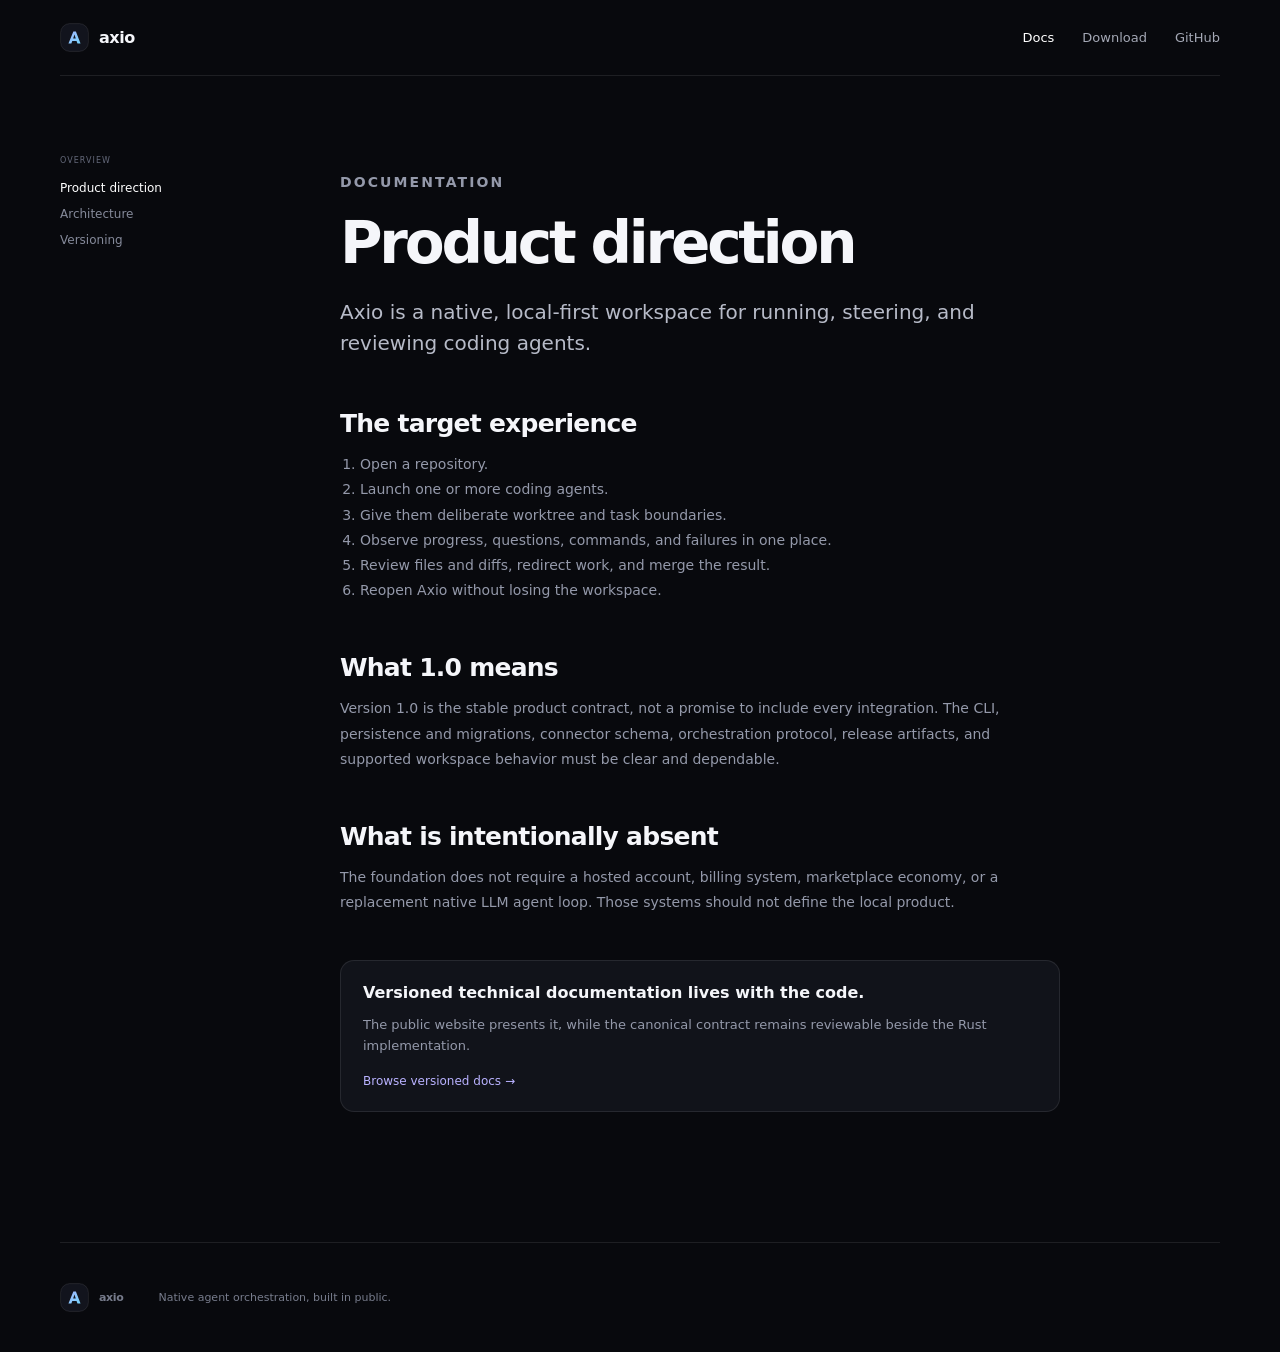
==== docs/index.html @ 8079d882 "feat: launch the public Axio website" ====
<!doctype html>
<html lang="en">
  <head>
    <meta charset="UTF-8">
    <meta name="viewport" content="width=device-width, initial-scale=1.0">
    <meta name="description" content="Axio product direction and documentation entry point.">
    <title>Docs — Axio</title>
    <link rel="icon" href="/assets/mark.svg" type="image/svg+xml">
    <link rel="stylesheet" href="/assets/site.css">
  </head>
  <body class="interior">
    <header class="site-nav container"><a class="brand" href="/"><img src="/assets/mark.svg" alt=""><span>axio</span></a><nav><a class="active" href="/docs/">Docs</a><a href="/download/">Download</a><a href="https://github.com/notzenco/axio">GitHub</a></nav></header>
    <main class="docs-layout container">
      <aside><span>OVERVIEW</span><a class="active" href="/docs/">Product direction</a><a href="https://github.com/notzenco/axio/blob/main/docs/architecture.md">Architecture</a><a href="https://github.com/notzenco/axio/blob/main/docs/versioning.md">Versioning</a></aside>
      <article>
        <p class="section-label">DOCUMENTATION</p>
        <h1>Product direction</h1>
        <p class="lead">Axio is a native, local-first workspace for running, steering, and reviewing coding agents.</p>
        <h2>The target experience</h2>
        <ol class="docs-list"><li>Open a repository.</li><li>Launch one or more coding agents.</li><li>Give them deliberate worktree and task boundaries.</li><li>Observe progress, questions, commands, and failures in one place.</li><li>Review files and diffs, redirect work, and merge the result.</li><li>Reopen Axio without losing the workspace.</li></ol>
        <h2>What 1.0 means</h2>
        <p>Version 1.0 is the stable product contract, not a promise to include every integration. The CLI, persistence and migrations, connector schema, orchestration protocol, release artifacts, and supported workspace behavior must be clear and dependable.</p>
        <h2>What is intentionally absent</h2>
        <p>The foundation does not require a hosted account, billing system, marketplace economy, or a replacement native LLM agent loop. Those systems should not define the local product.</p>
        <div class="docs-callout"><strong>Versioned technical documentation lives with the code.</strong><p>The public website presents it, while the canonical contract remains reviewable beside the Rust implementation.</p><a href="https://github.com/notzenco/axio/tree/main/docs">Browse versioned docs →</a></div>
      </article>
    </main>
    <footer class="container"><a class="brand" href="/"><img src="/assets/mark.svg" alt=""><span>axio</span></a><p>Native agent orchestration, built in public.</p></footer>
  </body>
</html>
---- assets/site.css ----
:root {
  color-scheme: dark;
  font-family: Inter, ui-sans-serif, system-ui, -apple-system, BlinkMacSystemFont, "Segoe UI", sans-serif;
  --bg: #08090d;
  --panel: #11131a;
  --text: #f5f6fa;
  --muted: #9499aa;
  --line: rgba(255, 255, 255, 0.09);
  --violet: #a89cff;
  --cyan: #67dff9;
}

* { box-sizing: border-box; }
html { scroll-behavior: smooth; }
body {
  margin: 0;
  background: radial-gradient(circle at 50% 8%, rgba(112, 85, 255, 0.14), transparent 28%), var(--bg);
  color: var(--text);
}
a { color: inherit; text-decoration: none; }
.container { width: min(1160px, calc(100% - 40px)); margin-inline: auto; }
.site-nav { height: 76px; display: flex; align-items: center; justify-content: space-between; }
.brand { display: flex; align-items: center; gap: 10px; font-weight: 720; letter-spacing: -0.03em; }
.brand img { width: 29px; height: 29px; }
.site-nav nav, footer nav { display: flex; gap: 28px; color: #a4a8b5; font-size: 13px; }
.site-nav nav a:hover, .site-nav nav a.active, footer nav a:hover { color: #fff; }
.nav-action { padding: 9px 13px; border: 1px solid var(--line); border-radius: 10px; background: rgba(255,255,255,.04); font-size: 12px; }

.hero { padding-top: 88px; text-align: center; }
.release-chip { display: inline-flex; align-items: center; gap: 8px; padding: 7px 11px; border: 1px solid var(--line); border-radius: 99px; background: rgba(255,255,255,.035); color: #a5a9b7; font-size: 11px; }
.release-chip span { width: 6px; height: 6px; border-radius: 50%; background: #6de1a7; box-shadow: 0 0 12px rgba(109,225,167,.75); }
.hero h1, .download-page h1 { margin: 24px auto 18px; max-width: 900px; font-size: clamp(50px, 8vw, 96px); line-height: .94; letter-spacing: -.065em; font-weight: 620; }
.hero h1 em { font-style: normal; background: linear-gradient(100deg, var(--violet), var(--cyan)); color: transparent; background-clip: text; }
.hero-copy { max-width: 690px; margin: 0 auto; color: #a3a8b8; font-size: 18px; line-height: 1.65; }
.hero-actions, .download-actions { display: flex; justify-content: center; gap: 10px; margin: 30px 0 60px; }
.button { display: inline-flex; align-items: center; justify-content: center; min-height: 44px; padding: 0 17px; border-radius: 11px; border: 1px solid var(--line); font-size: 13px; font-weight: 650; }
.button.primary { background: #f1efff; color: #15131c; border-color: transparent; }
.button.secondary { background: rgba(255,255,255,.04); }

.product-frame { overflow: hidden; border: 1px solid rgba(255,255,255,.13); border-radius: 18px; background: #0c0d12; box-shadow: 0 45px 120px rgba(0,0,0,.55), 0 0 80px rgba(112,85,255,.08); text-align: left; }
.frame-bar { height: 43px; display: grid; grid-template-columns: 1fr auto 1fr; align-items: center; padding: 0 13px; border-bottom: 1px solid var(--line); color: #858a99; font-size: 9px; }
.frame-brand { display: flex; align-items: center; gap: 7px; color: #e8e9ee; font-weight: 650; }
.frame-brand img { width: 20px; }
.frame-brand span { color: #666b7c; font-weight: 400; }
.frame-dots { justify-self: end; display: flex; gap: 5px; }
.frame-dots i { width: 7px; height: 7px; border-radius: 50%; background: #363947; }
.frame-grid { min-height: 510px; display: grid; grid-template-columns: 190px 1fr; }
.mock-sidebar { padding: 12px; border-right: 1px solid var(--line); background: rgba(255,255,255,.015); display: flex; flex-direction: column; }
.mock-sidebar button { border: 1px solid rgba(168,156,255,.25); border-radius: 8px; padding: 8px; background: rgba(168,156,255,.09); color: #dedbff; text-align: left; font-size: 9px; }
.mock-sidebar > small { margin: 18px 7px 8px; color: #5f6475; font-size: 7px; letter-spacing: .13em; }
.mock-project { display: flex; gap: 8px; align-items: center; padding: 8px; border: 1px solid var(--line); border-radius: 8px; font-size: 9px; }
.mock-project b { display: grid; place-items: center; width: 25px; height: 25px; border-radius: 7px; background: #202331; color: #bdb6ff; font-size: 8px; }
.mock-project span { display: grid; gap: 2px; }
.mock-project em { color: #73788a; font-size: 7px; font-style: normal; }
.mock-sidebar p { margin-top: auto; color: #777c8d; font-size: 8px; }
.mock-main { padding: 31px; background: radial-gradient(circle at 75% 5%, rgba(120,92,255,.09), transparent 30%); }
.mock-heading { display: grid; gap: 9px; }
.mock-heading > span, .section-label, .section-intro > span { color: #6f7484; font-size: 8px; letter-spacing: .15em; font-weight: 700; }
.mock-heading strong { font-size: 31px; line-height: 1.03; letter-spacing: -.05em; font-weight: 600; }
.mock-agents { display: grid; grid-template-columns: 1fr 1fr; gap: 11px; margin-top: 25px; }
.mock-agents article { min-height: 193px; padding: 13px; border: 1px solid rgba(103,223,249,.18); border-radius: 12px; background: rgba(18,20,28,.83); }
.mock-agents article.waiting { border-color: rgba(234,190,94,.2); }
.mock-agents header { display: flex; align-items: center; gap: 8px; }
.mock-agents header > b { display: grid; place-items: center; width: 27px; height: 27px; border-radius: 8px; background: #282b39; font-size: 9px; }
.mock-agents header > span { display: grid; gap: 2px; font-size: 9px; font-weight: 650; }
.mock-agents header small { color: #74798a; font-size: 6px; font-weight: 400; }
.mock-agents header em { margin-left: auto; color: #65dff8; font-size: 6px; font-style: normal; letter-spacing: .1em; }
.mock-agents .waiting header em { color: #edc36a; }
.mock-agents article > p { margin: 22px 0 14px; font-size: 11px; }
.mock-agents pre { margin: 0; padding: 10px; border-radius: 8px; background: rgba(0,0,0,.23); color: #777d8d; font: 7px/1.8 ui-monospace, monospace; }
.mock-composer { margin-top: 11px; padding: 11px 13px; border: 1px solid rgba(168,156,255,.19); border-radius: 11px; background: #13151d; }
.mock-composer > span { color: #6e7383; font-size: 6px; letter-spacing: .1em; text-transform: uppercase; }
.mock-composer p { color: #696f80; font-size: 9px; }
.mock-composer small { display: flex; justify-content: space-between; color: #606576; font-size: 7px; }
.mock-composer b { padding: 4px 7px; border-radius: 6px; background: #eeeaff; color: #17151d; }

.principles { padding-block: 150px 130px; }
.section-intro { max-width: 680px; }
.section-intro h2, .flow-grid h2, .public-card h2 { margin: 13px 0 0; font-size: clamp(36px, 5vw, 62px); line-height: 1; letter-spacing: -.055em; font-weight: 580; }
.principle-grid { display: grid; grid-template-columns: repeat(3, 1fr); gap: 14px; margin-top: 55px; }
.principle-grid article { min-height: 240px; padding: 23px; border: 1px solid var(--line); border-radius: 15px; background: linear-gradient(145deg, rgba(255,255,255,.035), rgba(255,255,255,.012)); }
.principle-grid article > span { color: #686d7d; font: 10px ui-monospace, monospace; }
.principle-grid h3 { margin: 64px 0 12px; font-size: 20px; }
.principle-grid p, .flow-grid > div > p, .public-card p { color: var(--muted); font-size: 14px; line-height: 1.65; }
.flow-section { padding-block: 120px; background: #0d0e13; border-block: 1px solid var(--line); }
.flow-grid { display: grid; grid-template-columns: 1fr 1fr; gap: 100px; align-items: start; }
.flow-grid > div > p { max-width: 470px; }
.flow-grid ol { list-style: none; margin: 0; padding: 0; }
.flow-grid li { display: flex; gap: 20px; padding: 22px 0; border-bottom: 1px solid var(--line); }
.flow-grid li > span { color: #666b7b; font: 10px ui-monospace, monospace; }
.flow-grid li div { display: grid; gap: 6px; }
.flow-grid li strong { font-size: 15px; }
.flow-grid li p { margin: 0; color: var(--muted); font-size: 12px; }
.public-section { padding-block: 120px; }
.public-card { display: flex; align-items: end; justify-content: space-between; gap: 40px; padding: 50px; border: 1px solid rgba(168,156,255,.2); border-radius: 20px; background: radial-gradient(circle at 90% 0, rgba(103,223,249,.1), transparent 35%), linear-gradient(135deg, rgba(168,156,255,.1), rgba(255,255,255,.02)); }
.public-card > div { max-width: 720px; }
.public-card .button { flex: 0 0 auto; }
footer { min-height: 110px; display: flex; align-items: center; gap: 35px; border-top: 1px solid var(--line); color: #777c8c; font-size: 11px; }
footer nav { margin-left: auto; }

.interior { background: var(--bg); }
.interior .site-nav { border-bottom: 1px solid var(--line); }
.docs-layout { display: grid; grid-template-columns: 210px minmax(0, 720px); gap: 70px; padding-block: 80px 130px; }
.docs-layout aside { display: flex; flex-direction: column; gap: 12px; position: sticky; top: 30px; height: max-content; }
.docs-layout aside span { color: #64697a; font-size: 8px; letter-spacing: .13em; margin-bottom: 4px; }
.docs-layout aside a { color: #858a9a; font-size: 12px; }
.docs-layout aside a.active { color: #fff; }
.docs-layout article h1 { margin: 12px 0 16px; font-size: 58px; letter-spacing: -.055em; }
.docs-layout .lead { color: #b7bbc8; font-size: 20px; line-height: 1.55; }
.docs-layout h2 { margin: 50px 0 12px; font-size: 25px; letter-spacing: -.03em; }
.docs-layout article > p, .docs-list { color: var(--muted); font-size: 14px; line-height: 1.8; }
.docs-list { padding-left: 20px; }
.docs-callout { margin-top: 45px; padding: 22px; border: 1px solid var(--line); border-radius: 14px; background: var(--panel); }
.docs-callout p { color: var(--muted); font-size: 13px; line-height: 1.6; }
.docs-callout a { color: #b9b2ff; font-size: 12px; }
.download-page { min-height: calc(100vh - 186px); display: flex; flex-direction: column; align-items: center; justify-content: center; text-align: center; padding-block: 90px; }
.download-page h1 { max-width: 820px; font-size: clamp(48px, 7vw, 82px); }
.download-page > p { max-width: 650px; color: var(--muted); font-size: 17px; line-height: 1.65; }
.download-actions { margin-bottom: 40px; }
.platform-row { display: flex; gap: 9px; }
.platform-row span { padding: 8px 12px; border: 1px solid var(--line); border-radius: 9px; color: #8c91a1; font-size: 11px; }
.download-page .fine-print { font-size: 11px; margin-top: 18px; }

@media (max-width: 800px) {
  .container { width: min(calc(100% - 24px), 1160px); }
  .site-nav nav { display: none; }
  .hero { padding-top: 55px; }
  .hero h1 { font-size: 50px; }
  .hero-copy { font-size: 15px; }
  .product-frame { overflow-x: auto; }
  .frame-grid { min-width: 760px; }
  .principles { padding-block: 100px; }
  .principle-grid, .flow-grid { grid-template-columns: 1fr; }
  .flow-grid { gap: 55px; }
  .public-card { align-items: start; flex-direction: column; padding: 28px; }
  .docs-layout { grid-template-columns: 1fr; padding-top: 45px; }
  .docs-layout aside { display: none; }
  .docs-layout article h1 { font-size: 46px; }
  footer nav { display: none; }
}
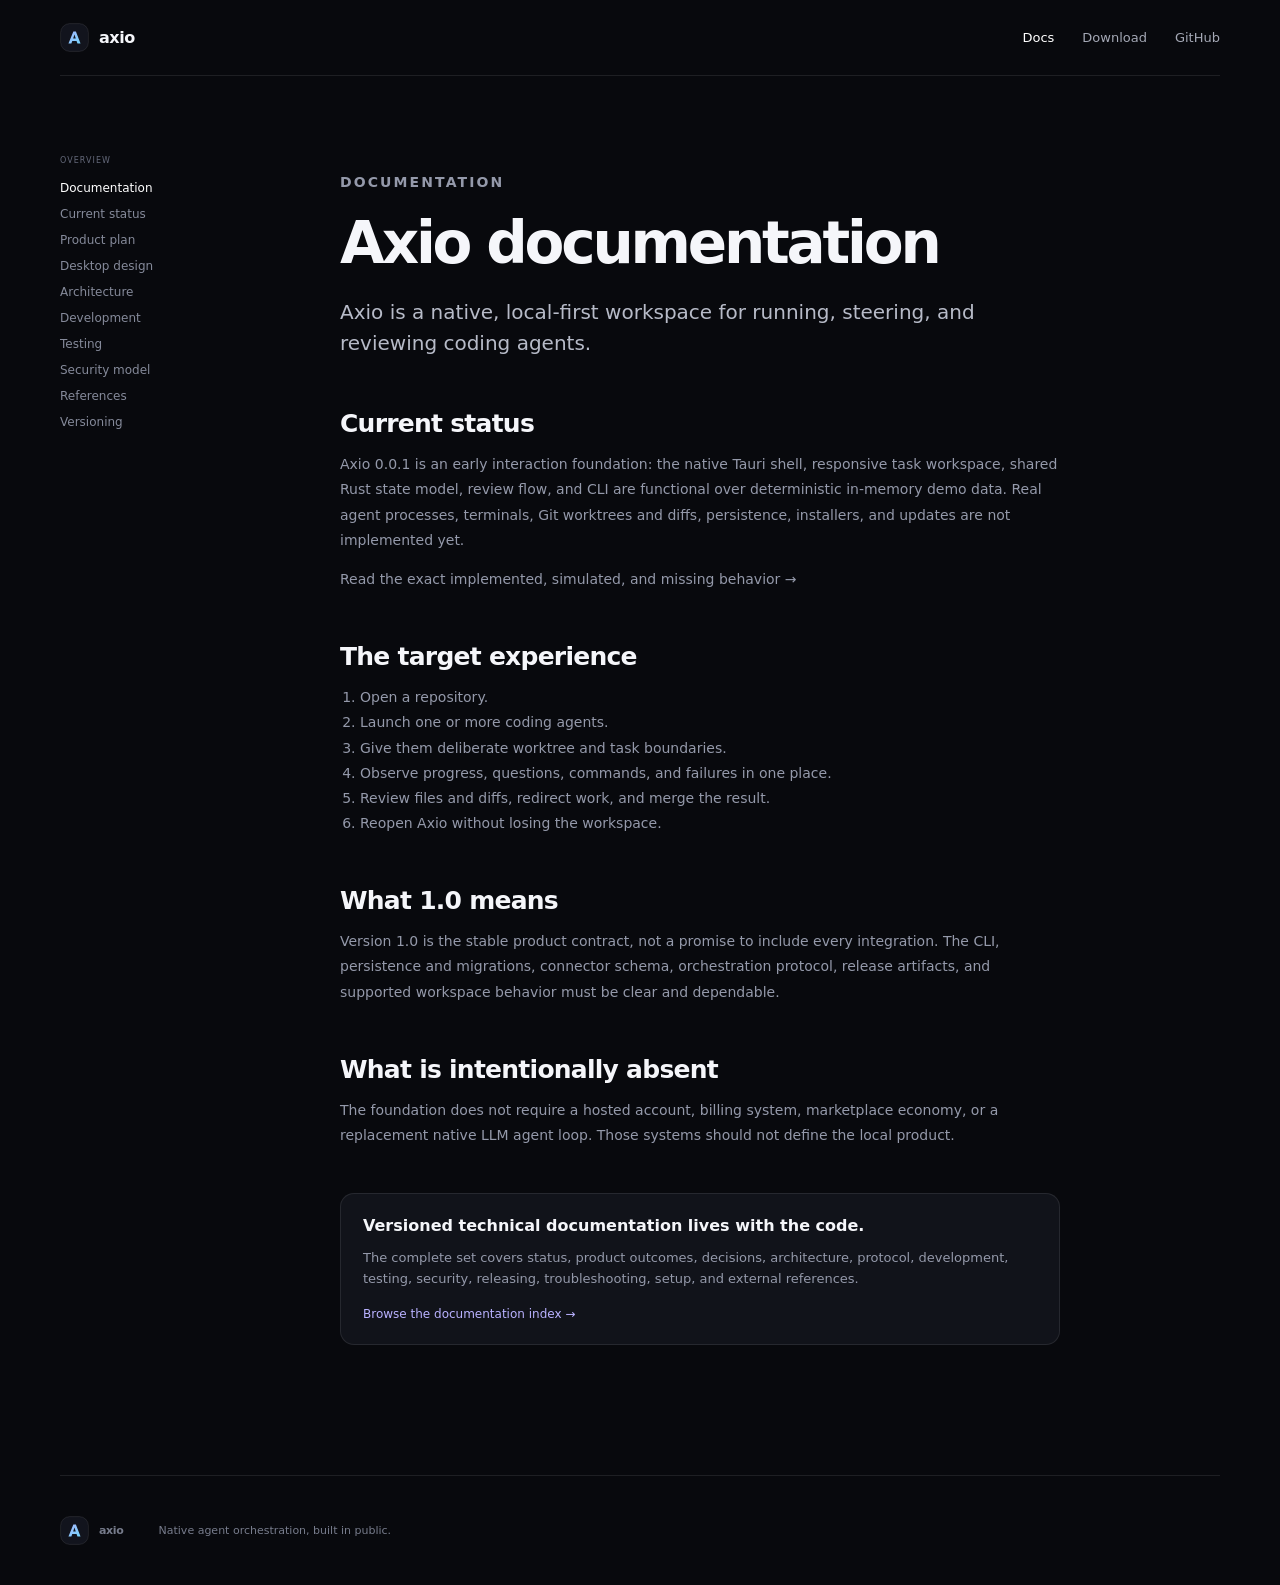
==== commit 4ddc9851: "docs: publish current implementation status" ====
--- a/docs/index.html
+++ b/docs/index.html
@@ -11,18 +11,21 @@
   <body class="interior">
     <header class="site-nav container"><a class="brand" href="/"><img src="/assets/mark.svg" alt=""><span>axio</span></a><nav><a class="active" href="/docs/">Docs</a><a href="/download/">Download</a><a href="https://github.com/notzenco/axio">GitHub</a></nav></header>
     <main class="docs-layout container">
-      <aside><span>OVERVIEW</span><a class="active" href="/docs/">Product direction</a><a href="https://github.com/notzenco/axio/blob/main/docs/architecture.md">Architecture</a><a href="https://github.com/notzenco/axio/blob/main/docs/versioning.md">Versioning</a></aside>
+      <aside><span>OVERVIEW</span><a class="active" href="/docs/">Documentation</a><a href="https://github.com/notzenco/axio/blob/main/docs/status-and-direction.md">Current status</a><a href="https://github.com/notzenco/axio/blob/main/docs/product-plan.md">Product plan</a><a href="https://github.com/notzenco/axio/blob/main/docs/desktop-design.md">Desktop design</a><a href="https://github.com/notzenco/axio/blob/main/docs/architecture.md">Architecture</a><a href="https://github.com/notzenco/axio/blob/main/docs/development.md">Development</a><a href="https://github.com/notzenco/axio/blob/main/docs/testing.md">Testing</a><a href="https://github.com/notzenco/axio/blob/main/docs/security-model.md">Security model</a><a href="https://github.com/notzenco/axio/blob/main/docs/reference-repositories.md">References</a><a href="https://github.com/notzenco/axio/blob/main/docs/versioning.md">Versioning</a></aside>
       <article>
         <p class="section-label">DOCUMENTATION</p>
-        <h1>Product direction</h1>
+        <h1>Axio documentation</h1>
         <p class="lead">Axio is a native, local-first workspace for running, steering, and reviewing coding agents.</p>
+        <h2>Current status</h2>
+        <p>Axio 0.0.1 is an early interaction foundation: the native Tauri shell, responsive task workspace, shared Rust state model, review flow, and CLI are functional over deterministic in-memory demo data. Real agent processes, terminals, Git worktrees and diffs, persistence, installers, and updates are not implemented yet.</p>
+        <p><a href="https://github.com/notzenco/axio/blob/main/docs/status-and-direction.md">Read the exact implemented, simulated, and missing behavior →</a></p>
         <h2>The target experience</h2>
         <ol class="docs-list"><li>Open a repository.</li><li>Launch one or more coding agents.</li><li>Give them deliberate worktree and task boundaries.</li><li>Observe progress, questions, commands, and failures in one place.</li><li>Review files and diffs, redirect work, and merge the result.</li><li>Reopen Axio without losing the workspace.</li></ol>
         <h2>What 1.0 means</h2>
         <p>Version 1.0 is the stable product contract, not a promise to include every integration. The CLI, persistence and migrations, connector schema, orchestration protocol, release artifacts, and supported workspace behavior must be clear and dependable.</p>
         <h2>What is intentionally absent</h2>
         <p>The foundation does not require a hosted account, billing system, marketplace economy, or a replacement native LLM agent loop. Those systems should not define the local product.</p>
-        <div class="docs-callout"><strong>Versioned technical documentation lives with the code.</strong><p>The public website presents it, while the canonical contract remains reviewable beside the Rust implementation.</p><a href="https://github.com/notzenco/axio/tree/main/docs">Browse versioned docs →</a></div>
+        <div class="docs-callout"><strong>Versioned technical documentation lives with the code.</strong><p>The complete set covers status, product outcomes, decisions, architecture, protocol, development, testing, security, releasing, troubleshooting, setup, and external references.</p><a href="https://github.com/notzenco/axio/blob/main/docs/README.md">Browse the documentation index →</a></div>
       </article>
     </main>
     <footer class="container"><a class="brand" href="/"><img src="/assets/mark.svg" alt=""><span>axio</span></a><p>Native agent orchestration, built in public.</p></footer>
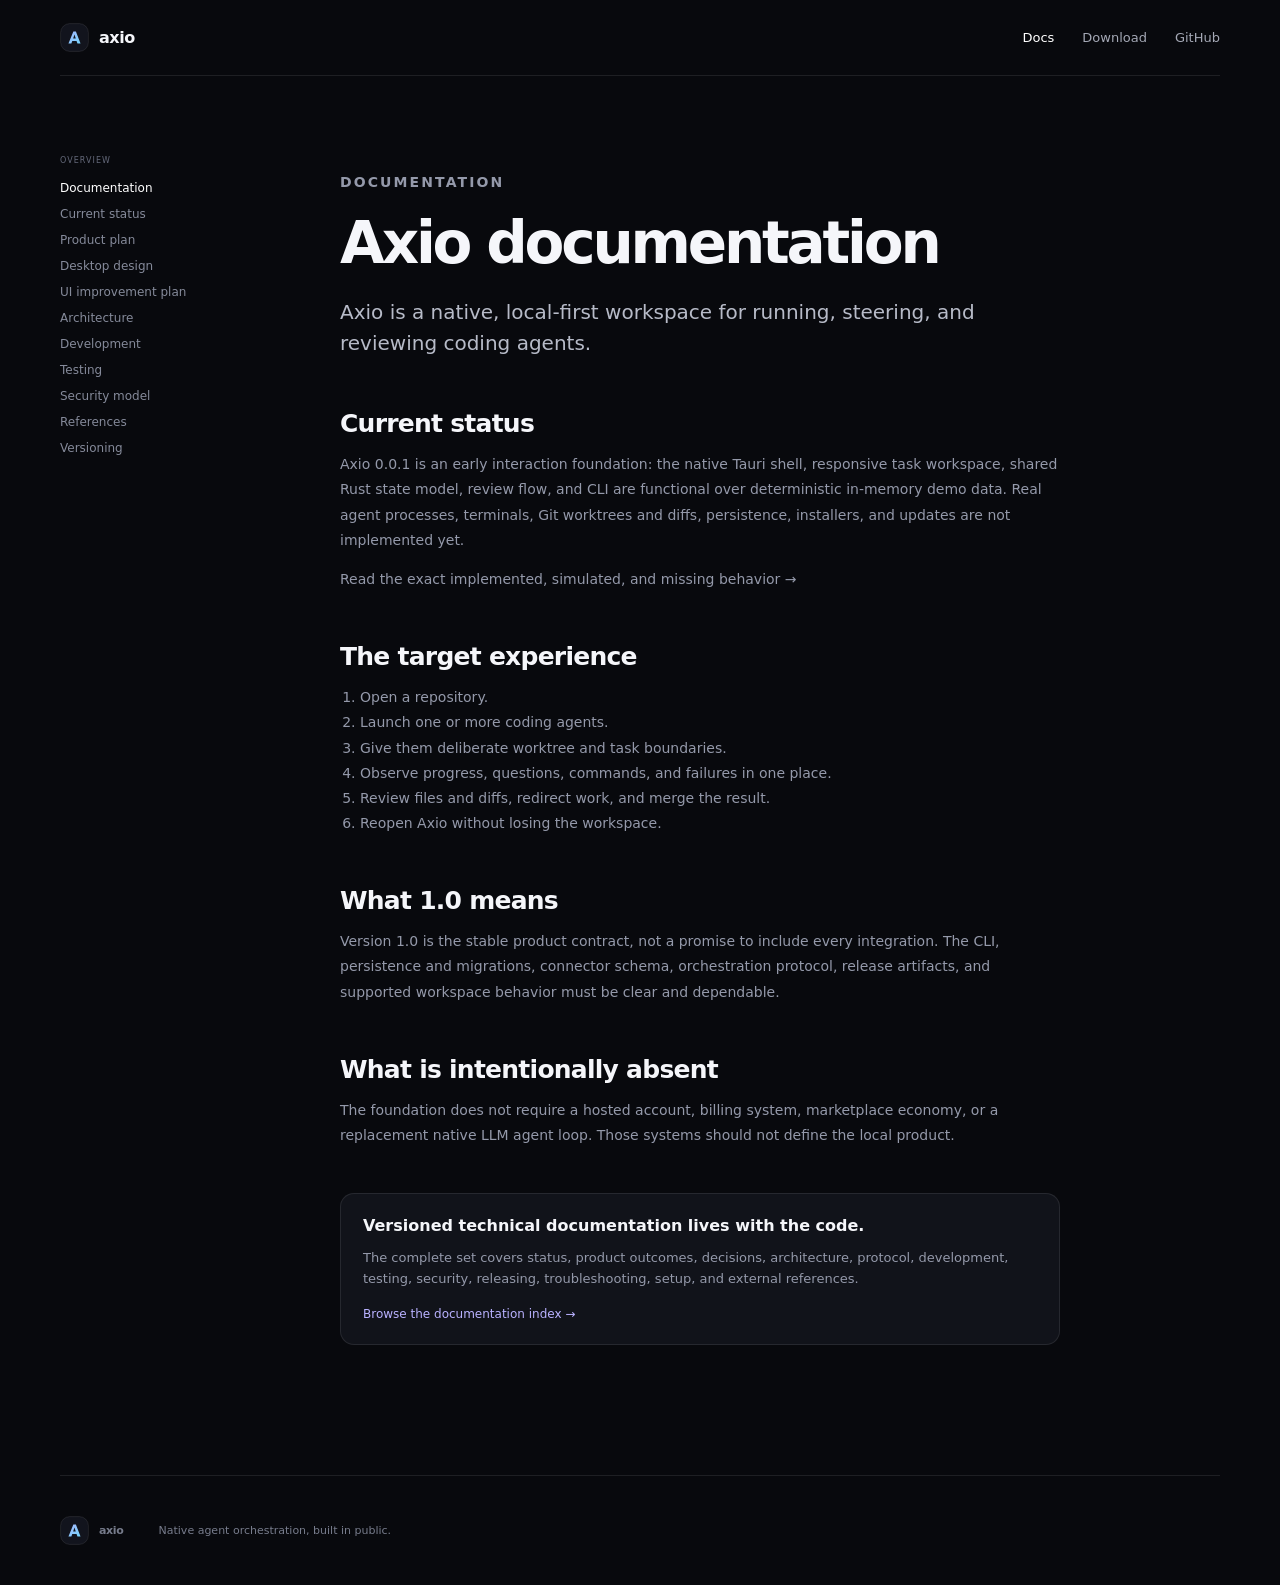
==== commit b90df2c9: "docs: link the UI improvement plan" ====
--- a/docs/index.html
+++ b/docs/index.html
@@ -11,7 +11,7 @@
   <body class="interior">
     <header class="site-nav container"><a class="brand" href="/"><img src="/assets/mark.svg" alt=""><span>axio</span></a><nav><a class="active" href="/docs/">Docs</a><a href="/download/">Download</a><a href="https://github.com/notzenco/axio">GitHub</a></nav></header>
     <main class="docs-layout container">
-      <aside><span>OVERVIEW</span><a class="active" href="/docs/">Documentation</a><a href="https://github.com/notzenco/axio/blob/main/docs/status-and-direction.md">Current status</a><a href="https://github.com/notzenco/axio/blob/main/docs/product-plan.md">Product plan</a><a href="https://github.com/notzenco/axio/blob/main/docs/desktop-design.md">Desktop design</a><a href="https://github.com/notzenco/axio/blob/main/docs/architecture.md">Architecture</a><a href="https://github.com/notzenco/axio/blob/main/docs/development.md">Development</a><a href="https://github.com/notzenco/axio/blob/main/docs/testing.md">Testing</a><a href="https://github.com/notzenco/axio/blob/main/docs/security-model.md">Security model</a><a href="https://github.com/notzenco/axio/blob/main/docs/reference-repositories.md">References</a><a href="https://github.com/notzenco/axio/blob/main/docs/versioning.md">Versioning</a></aside>
+      <aside><span>OVERVIEW</span><a class="active" href="/docs/">Documentation</a><a href="https://github.com/notzenco/axio/blob/main/docs/status-and-direction.md">Current status</a><a href="https://github.com/notzenco/axio/blob/main/docs/product-plan.md">Product plan</a><a href="https://github.com/notzenco/axio/blob/main/docs/desktop-design.md">Desktop design</a><a href="https://github.com/notzenco/axio/blob/main/docs/ui-improvement-plan.md">UI improvement plan</a><a href="https://github.com/notzenco/axio/blob/main/docs/architecture.md">Architecture</a><a href="https://github.com/notzenco/axio/blob/main/docs/development.md">Development</a><a href="https://github.com/notzenco/axio/blob/main/docs/testing.md">Testing</a><a href="https://github.com/notzenco/axio/blob/main/docs/security-model.md">Security model</a><a href="https://github.com/notzenco/axio/blob/main/docs/reference-repositories.md">References</a><a href="https://github.com/notzenco/axio/blob/main/docs/versioning.md">Versioning</a></aside>
       <article>
         <p class="section-label">DOCUMENTATION</p>
         <h1>Axio documentation</h1>
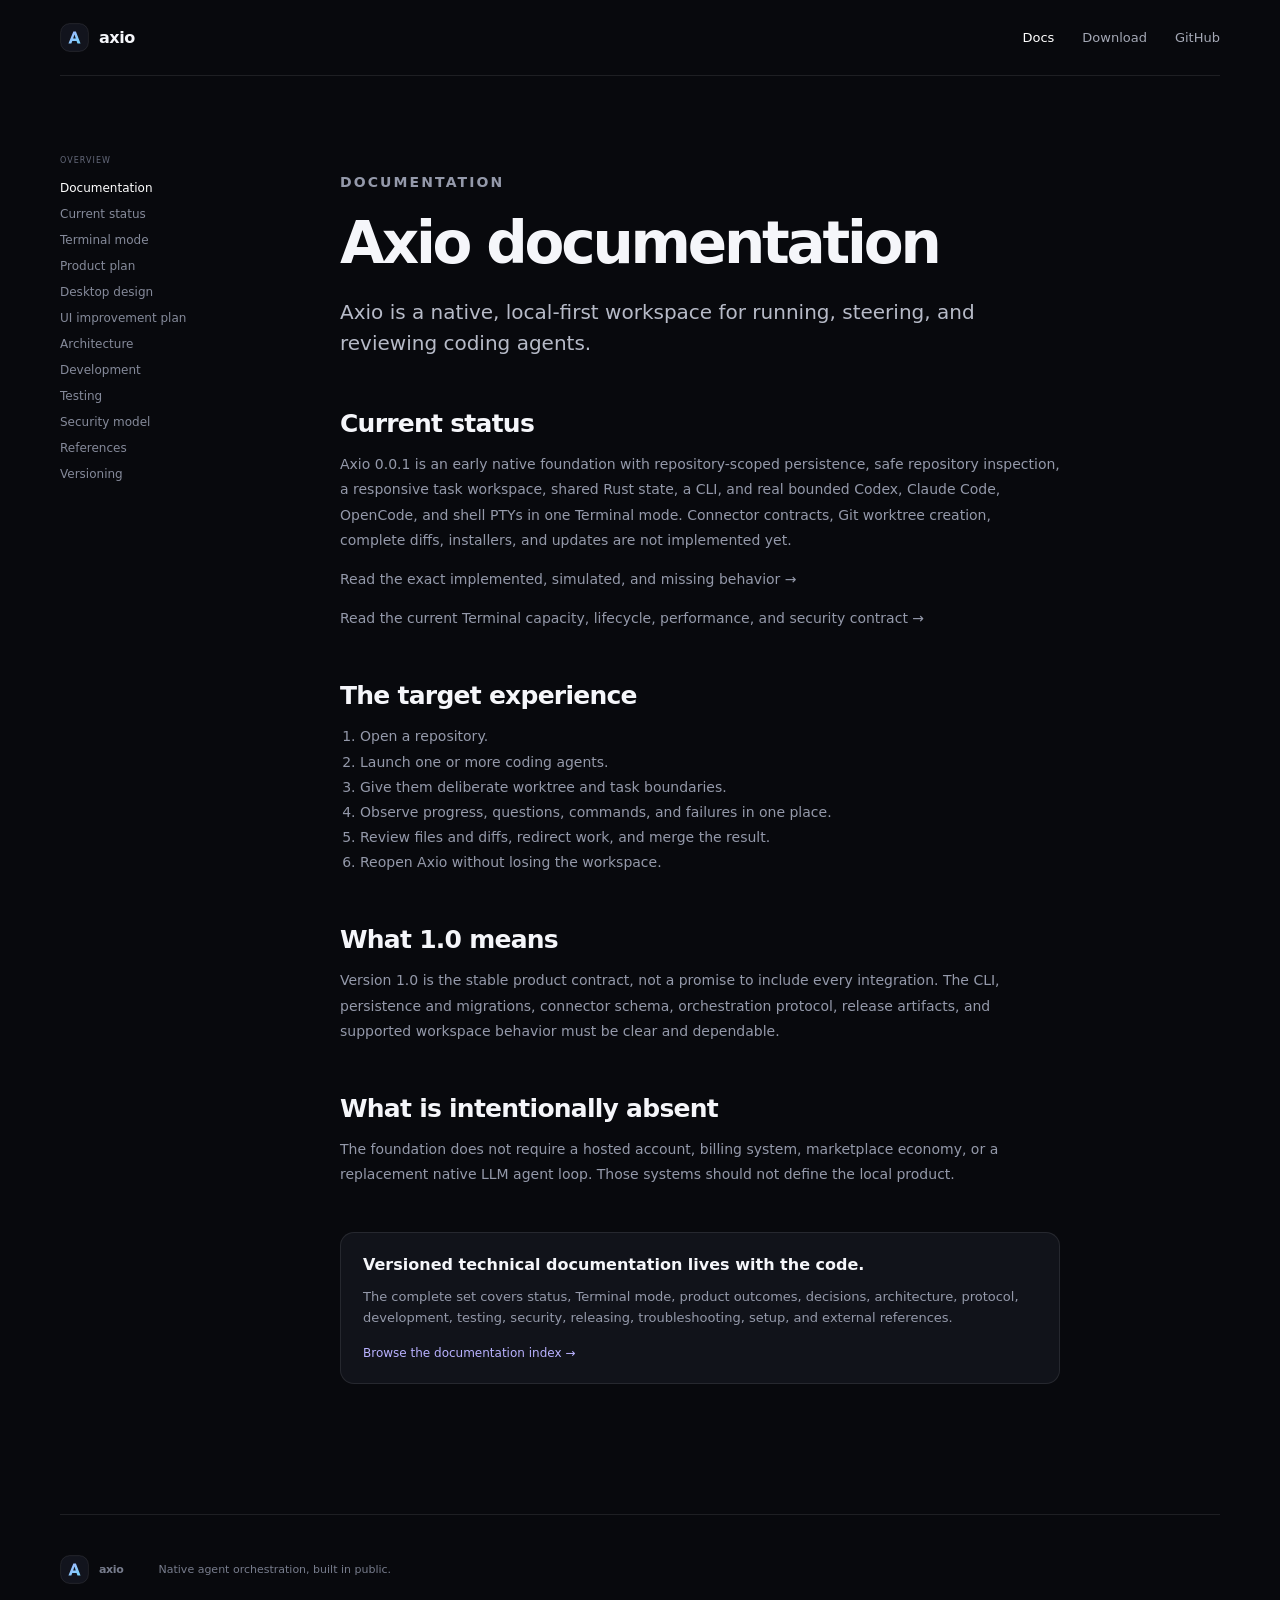
==== commit 478c4c1a: "docs: align site with terminal runtime" ====
--- a/docs/index.html
+++ b/docs/index.html
@@ -11,21 +11,22 @@
   <body class="interior">
     <header class="site-nav container"><a class="brand" href="/"><img src="/assets/mark.svg" alt=""><span>axio</span></a><nav><a class="active" href="/docs/">Docs</a><a href="/download/">Download</a><a href="https://github.com/notzenco/axio">GitHub</a></nav></header>
     <main class="docs-layout container">
-      <aside><span>OVERVIEW</span><a class="active" href="/docs/">Documentation</a><a href="https://github.com/notzenco/axio/blob/main/docs/status-and-direction.md">Current status</a><a href="https://github.com/notzenco/axio/blob/main/docs/product-plan.md">Product plan</a><a href="https://github.com/notzenco/axio/blob/main/docs/desktop-design.md">Desktop design</a><a href="https://github.com/notzenco/axio/blob/main/docs/ui-improvement-plan.md">UI improvement plan</a><a href="https://github.com/notzenco/axio/blob/main/docs/architecture.md">Architecture</a><a href="https://github.com/notzenco/axio/blob/main/docs/development.md">Development</a><a href="https://github.com/notzenco/axio/blob/main/docs/testing.md">Testing</a><a href="https://github.com/notzenco/axio/blob/main/docs/security-model.md">Security model</a><a href="https://github.com/notzenco/axio/blob/main/docs/reference-repositories.md">References</a><a href="https://github.com/notzenco/axio/blob/main/docs/versioning.md">Versioning</a></aside>
+      <aside><span>OVERVIEW</span><a class="active" href="/docs/">Documentation</a><a href="https://github.com/notzenco/axio/blob/main/docs/status-and-direction.md">Current status</a><a href="https://github.com/notzenco/axio/blob/main/docs/terminal-mode.md">Terminal mode</a><a href="https://github.com/notzenco/axio/blob/main/docs/product-plan.md">Product plan</a><a href="https://github.com/notzenco/axio/blob/main/docs/desktop-design.md">Desktop design</a><a href="https://github.com/notzenco/axio/blob/main/docs/ui-improvement-plan.md">UI improvement plan</a><a href="https://github.com/notzenco/axio/blob/main/docs/architecture.md">Architecture</a><a href="https://github.com/notzenco/axio/blob/main/docs/development.md">Development</a><a href="https://github.com/notzenco/axio/blob/main/docs/testing.md">Testing</a><a href="https://github.com/notzenco/axio/blob/main/docs/security-model.md">Security model</a><a href="https://github.com/notzenco/axio/blob/main/docs/reference-repositories.md">References</a><a href="https://github.com/notzenco/axio/blob/main/docs/versioning.md">Versioning</a></aside>
       <article>
         <p class="section-label">DOCUMENTATION</p>
         <h1>Axio documentation</h1>
         <p class="lead">Axio is a native, local-first workspace for running, steering, and reviewing coding agents.</p>
         <h2>Current status</h2>
-        <p>Axio 0.0.1 is an early interaction foundation: the native Tauri shell, responsive task workspace, shared Rust state model, review flow, and CLI are functional over deterministic in-memory demo data. Real agent processes, terminals, Git worktrees and diffs, persistence, installers, and updates are not implemented yet.</p>
+        <p>Axio 0.0.1 is an early native foundation with repository-scoped persistence, safe repository inspection, a responsive task workspace, shared Rust state, a CLI, and real bounded Codex, Claude Code, OpenCode, and shell PTYs in one Terminal mode. Connector contracts, Git worktree creation, complete diffs, installers, and updates are not implemented yet.</p>
         <p><a href="https://github.com/notzenco/axio/blob/main/docs/status-and-direction.md">Read the exact implemented, simulated, and missing behavior →</a></p>
+        <p><a href="https://github.com/notzenco/axio/blob/main/docs/terminal-mode.md">Read the current Terminal capacity, lifecycle, performance, and security contract →</a></p>
         <h2>The target experience</h2>
         <ol class="docs-list"><li>Open a repository.</li><li>Launch one or more coding agents.</li><li>Give them deliberate worktree and task boundaries.</li><li>Observe progress, questions, commands, and failures in one place.</li><li>Review files and diffs, redirect work, and merge the result.</li><li>Reopen Axio without losing the workspace.</li></ol>
         <h2>What 1.0 means</h2>
         <p>Version 1.0 is the stable product contract, not a promise to include every integration. The CLI, persistence and migrations, connector schema, orchestration protocol, release artifacts, and supported workspace behavior must be clear and dependable.</p>
         <h2>What is intentionally absent</h2>
         <p>The foundation does not require a hosted account, billing system, marketplace economy, or a replacement native LLM agent loop. Those systems should not define the local product.</p>
-        <div class="docs-callout"><strong>Versioned technical documentation lives with the code.</strong><p>The complete set covers status, product outcomes, decisions, architecture, protocol, development, testing, security, releasing, troubleshooting, setup, and external references.</p><a href="https://github.com/notzenco/axio/blob/main/docs/README.md">Browse the documentation index →</a></div>
+        <div class="docs-callout"><strong>Versioned technical documentation lives with the code.</strong><p>The complete set covers status, Terminal mode, product outcomes, decisions, architecture, protocol, development, testing, security, releasing, troubleshooting, setup, and external references.</p><a href="https://github.com/notzenco/axio/blob/main/docs/README.md">Browse the documentation index →</a></div>
       </article>
     </main>
     <footer class="container"><a class="brand" href="/"><img src="/assets/mark.svg" alt=""><span>axio</span></a><p>Native agent orchestration, built in public.</p></footer>
